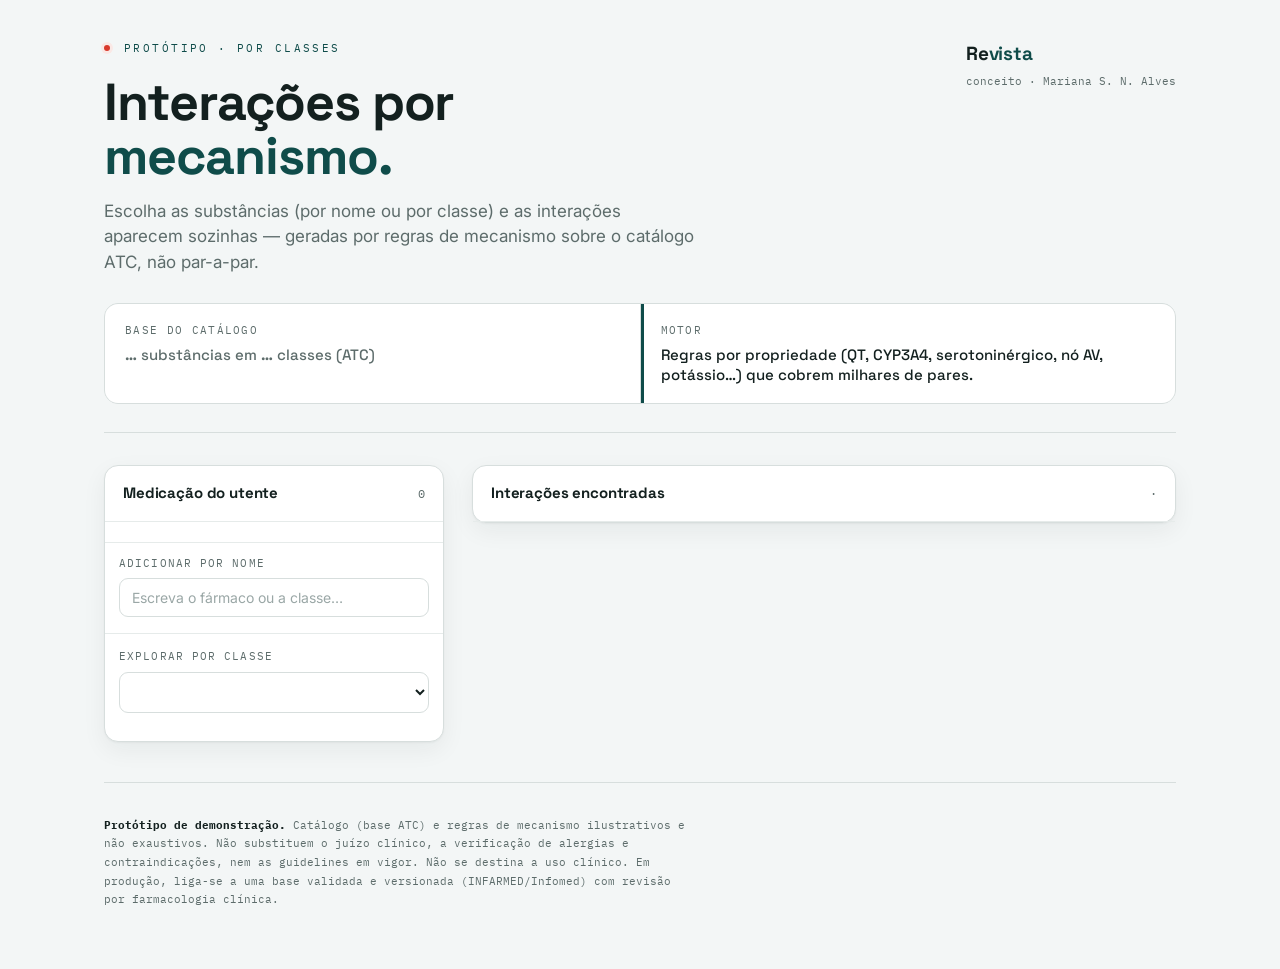
==== classes.html @ 8adcf86c "Add files via upload" ====
<!DOCTYPE html>
<html lang="pt">
<head>
<meta charset="UTF-8">
<meta name="viewport" content="width=device-width, initial-scale=1.0">
<title>Revista — interações por classe</title>
<meta name="description" content="Motor de interações por mecanismo, sobre o catálogo de substâncias por classe (ATC). Protótipo para Medicina Geral e Familiar.">
<link rel="preconnect" href="https://fonts.googleapis.com">
<link rel="preconnect" href="https://fonts.gstatic.com" crossorigin>
<link href="https://fonts.googleapis.com/css2?family=Space+Grotesk:wght@400;500;700&family=Inter:wght@400;500;600&family=IBM+Plex+Mono:wght@400;500&display=swap" rel="stylesheet">
<link rel="stylesheet" href="css/styles.css">
<style>
  /* específico desta página */
  .chips{display:flex;gap:5px;flex-wrap:wrap;margin-top:5px}
  .chip{font-family:"IBM Plex Mono",monospace;font-size:10px;color:var(--petrol);
    background:var(--petrol-soft);border-radius:5px;padding:2px 6px}
  .med .body{flex:1;min-width:0}
  .clsline{font-family:"IBM Plex Mono",monospace;font-size:10px;color:var(--muted);text-transform:uppercase;letter-spacing:.06em}
  .browserow{padding:14px 14px 16px;border-top:1px solid var(--line-soft)}
  .browserow label{font-family:"IBM Plex Mono",monospace;font-size:11px;letter-spacing:.1em;text-transform:uppercase;color:var(--muted);display:block;margin-bottom:7px}
  .clsmembers{margin-top:12px;display:flex;flex-direction:column;gap:6px;max-height:280px;overflow-y:auto}
  .clsmember{display:flex;align-items:center;gap:10px;padding:7px 9px;border:1px solid var(--line-soft);border-radius:9px}
  .clsmember .t{flex:1;font-size:14px;font-weight:500}
  .clsmember .add{border:0;background:var(--petrol-soft);color:var(--petrol);font-weight:600;
    border-radius:7px;padding:5px 11px;cursor:pointer;font-family:"Inter",sans-serif;font-size:13px}
  .clsmember .add:hover{background:var(--petrol);color:#fff}
  .clsmember .add[disabled]{opacity:.45;cursor:default;background:var(--paper)}
  .mechtag{font-family:"IBM Plex Mono",monospace;font-size:10px;color:var(--muted)}
</style>
</head>
<body>
<div class="wrap">

  <header>
    <div class="brandrow">
      <div>
        <div class="eyebrow"><span class="dot"></span> Protótipo · por classes</div>
        <h1>Interações por <span class="accent">mecanismo.</span></h1>
        <p class="lede">Escolha as substâncias (por nome ou por classe) e as interações aparecem sozinhas — geradas por regras de mecanismo sobre o catálogo ATC, não par-a-par.</p>
      </div>
      <div>
        <div class="wordmark">Re<span>vista</span></div>
        <div class="byline">conceito · Mariana S. N. Alves</div>
      </div>
    </div>
    <div class="strip">
      <div class="them">
        <div class="k">Base do catálogo</div>
        <div class="v"><b id="nSubs">…</b> substâncias em <b id="nCls">…</b> classes (ATC)</div>
      </div>
      <div class="us">
        <div class="k">Motor</div>
        <div class="v">Regras por propriedade (QT, CYP3A4, serotoninérgico, nó AV, potássio…) que cobrem milhares de pares.</div>
      </div>
    </div>
  </header>

  <div class="grid">

    <!-- LEFT -->
    <div class="panel">
      <div class="panel-h"><h2>Medicação do utente</h2><span class="count" id="medCount">0</span></div>
      <div class="meds" id="medList"></div>
      <div class="addrow">
        <label for="acInput">Adicionar por nome</label>
        <input class="ac-input" id="acInput" type="text" autocomplete="off" placeholder="Escreva o fármaco ou a classe…" aria-expanded="false" role="combobox" aria-controls="acList">
        <div class="ac-list" id="acList" role="listbox"></div>
      </div>
      <div class="browserow">
        <label for="clsSel">Explorar por classe</label>
        <select class="qsel" id="clsSel" style="width:100%"></select>
        <div class="clsmembers" id="clsMembers"></div>
      </div>
    </div>

    <!-- RIGHT -->
    <div class="rightcol">
      <div class="panel">
        <div class="panel-h"><h2>Interações encontradas</h2><span class="count" id="findCount">·</span></div>
        <div class="findings" id="findings"></div>
      </div>
    </div>

  </div>

  <footer>
    <p class="disc"><b>Protótipo de demonstração.</b> Catálogo (base ATC) e regras de mecanismo ilustrativos e não exaustivos. Não substituem o juízo clínico, a verificação de alergias e contraindicações, nem as guidelines em vigor. Não se destina a uso clínico. Em produção, liga-se a uma base validada e versionada (INFARMED/Infomed) com revisão por farmacologia clínica.</p>
  </footer>

</div>

<script src="js/catalog.js"></script>
<script src="js/engine.js"></script>
<script>
/* ===== índice de substâncias ===== */
const $ = s => document.querySelector(s);
const INDEX = [];               // {a, d, p, cls, grupo}
CATALOG.forEach(c => c.s.forEach(s => INDEX.push({a:s.a, d:s.d, p:s.p, cls:c.n, grupo:c.g, grupoNome:c.gn, atcCls:c.c})));
$("#nSubs").textContent = INDEX.length;
$("#nCls").textContent = CATALOG.length;

let patient = ["Amiodarona","Sinvastatina","Bisoprolol","Ibuprofeno","Enalapril","Espironolactona","Furosemida","Sertralina","Tramadol"]
  .map(n => INDEX.find(x => x.d === n)).filter(Boolean);

const inList = a => patient.some(s => s.a === a);
function addByAtc(a){ const s=INDEX.find(x=>x.a===a); if(s && !inList(a)){ patient.push(s); render(); } }
function removeByAtc(a){ patient = patient.filter(s => s.a !== a); render(); }

/* ===== render ===== */
function render(){
  // lista
  const ml = $("#medList"); ml.innerHTML = "";
  patient.forEach(s => {
    const chips = s.p.map(p => `<span class="chip">${PROP_LABELS[p]||p}</span>`).join("");
    const row = document.createElement("div"); row.className = "med";
    row.innerHTML = `<span class="body"><span class="name">${s.d}</span>
      <span class="clsline">${s.cls}</span>
      ${chips?`<span class="chips">${chips}</span>`:""}</span>
      <button class="rm" title="Remover" data-a="${s.a}">×</button>`;
    ml.appendChild(row);
  });
  $("#medCount").textContent = patient.length + (patient.length===1?" fármaco":" fármacos");

  // interações
  const findings = analyze(patient.map(s => ({d:s.d, p:s.p})));
  const fbox = $("#findings");
  if(patient.length < 2) fbox.innerHTML = `<div class="empty">Adicione pelo menos dois fármacos.</div>`;
  else if(findings.length === 0) fbox.innerHTML = `<div class="empty">Nenhuma interação conhecida nesta lista.</div>`;
  else {
    fbox.innerHTML = "";
    findings.forEach(f => {
      const label = {major:"Maior",moderate:"Moderada",minor:"Menor"}[f.sev];
      const card = document.createElement("div"); card.className = "fcard";
      const pairHtml = f.b ? `${f.a}<em>+</em>${f.b}` : `${f.a}`;
      card.innerHTML = `<div class="sevbar ${f.sev}"></div><div class="fbody">
        <div class="ftop"><span class="pair">${pairHtml}</span><span class="sevtag ${f.sev}">${label}</span></div>
        <p class="mech">${f.mech}</p><p class="action"><b>Conduta:</b> ${f.act}</p></div>`;
      fbox.appendChild(card);
    });
  }
  const maj = findings.filter(f=>f.sev==="major").length;
  $("#findCount").textContent = findings.length===0 ? "0"
    : `${findings.length} ${findings.length===1?"interação":"interações"}${maj?` · ${maj} maior${maj>1?"es":""}`:""}`;

  renderClassMembers();
  bind();
}

/* ===== autocomplete por nome/classe ===== */
const acInput=$("#acInput"), acList=$("#acList");
let acMatches=[], acActive=-1;
function acQuery(){
  const q = acInput.value.trim().toLowerCase();
  acMatches = INDEX.filter(x => !inList(x.a))
    .filter(x => q==="" ? false : (x.d.toLowerCase().includes(q) || x.cls.toLowerCase().includes(q)))
    .sort((a,b)=>a.d.localeCompare(b.d,"pt")).slice(0,10);
  acActive=-1; drawAc(q);
}
function drawAc(q){
  if(document.activeElement!==acInput || acMatches.length===0){ acList.classList.remove("show"); return; }
  acList.innerHTML = acMatches.map((x,i)=>{
    let nm=x.d; const idx=nm.toLowerCase().indexOf(q);
    if(q && idx>=0) nm = nm.slice(0,idx)+"<b>"+nm.slice(idx,idx+q.length)+"</b>"+nm.slice(idx+q.length);
    return `<div class="ac-item${i===acActive?" active":""}" role="option" data-a="${x.a}">
      <span class="t">${nm}<small>${x.cls}</small></span></div>`;
  }).join("");
  acList.classList.add("show"); acInput.setAttribute("aria-expanded","true");
  acList.querySelectorAll(".ac-item").forEach(el=>el.onmousedown=e=>{e.preventDefault();addByAtc(el.dataset.a);acInput.value="";acMatches=[];acList.classList.remove("show");acInput.focus();});
}
acInput.addEventListener("input", acQuery);
acInput.addEventListener("focus", acQuery);
acInput.addEventListener("blur", ()=>setTimeout(()=>acList.classList.remove("show"),120));
acInput.addEventListener("keydown", e=>{
  if(!acList.classList.contains("show")) return;
  if(e.key==="ArrowDown"){e.preventDefault();acActive=Math.min(acActive+1,acMatches.length-1);drawAc(acInput.value.trim().toLowerCase());}
  else if(e.key==="ArrowUp"){e.preventDefault();acActive=Math.max(acActive-1,0);drawAc(acInput.value.trim().toLowerCase());}
  else if(e.key==="Enter"){e.preventDefault();if(acActive>=0){addByAtc(acMatches[acActive].a);acInput.value="";acMatches=[];acList.classList.remove("show");}}
  else if(e.key==="Escape"){acList.classList.remove("show");}
});

/* ===== explorar por classe ===== */
const clsSel = $("#clsSel");
(function fillClasses(){
  const byGroup = {};
  CATALOG.forEach(c => (byGroup[c.g] = byGroup[c.g]||[]).push(c));
  let html = `<option value="">Selecionar classe…</option>`;
  Object.keys(byGroup).sort().forEach(g => {
    html += `<optgroup label="${g} — ${GRUPOS[g]}">`;
    byGroup[g].forEach(c => html += `<option value="${c.c}">${c.n}</option>`);
    html += `</optgroup>`;
  });
  clsSel.innerHTML = html;
})();
clsSel.addEventListener("change", renderClassMembers);
function renderClassMembers(){
  const box = $("#clsMembers"); const code = clsSel.value;
  if(!code){ box.innerHTML=""; return; }
  const c = CATALOG.find(x => x.c === code);
  box.innerHTML = c.s.map(s => {
    const on = inList(s.a);
    return `<div class="clsmember"><span class="t">${s.d}</span>
      <button class="add" data-a="${s.a}" ${on?"disabled":""}>${on?"na lista":"+ adicionar"}</button></div>`;
  }).join("");
  box.querySelectorAll(".add").forEach(b => { if(!b.disabled) b.onclick = ()=>addByAtc(b.dataset.a); });
}

function bind(){
  document.querySelectorAll(".rm").forEach(b => b.onclick = ()=>removeByAtc(b.dataset.a));
}

render();
</script>
</body>
</html>
---- css/styles.css ----
:root{
  --ink:#13201f; --paper:#f3f6f6; --card:#fff; --line:#d7dedd; --line-soft:#e6ebea;
  --muted:#5d6c6b; --petrol:#0f4c4a; --petrol-soft:#e3eceb;
  --major:#d8392b;--major-text:#a8261b;--major-bg:#fae8e5;--major-bd:#f0bbb3;
  --moderate:#dd8b2a;--moderate-text:#92600f;--moderate-bg:#fbf0df;--moderate-bd:#f0d4a2;
  --minor:#cbb648;--minor-text:#766615;--minor-bg:#f6f3df;--minor-bd:#e6dca6;
  --good:#2f7a55;--good-bg:#e6f1ea;--good-bd:#bcdcc8;
  --shadow:0 1px 2px rgba(19,32,31,.04),0 8px 24px rgba(19,32,31,.06);
}
*{box-sizing:border-box}
html{-webkit-text-size-adjust:100%}
body{margin:0;background:var(--paper);color:var(--ink);font-family:"Inter",system-ui,sans-serif;line-height:1.5;-webkit-font-smoothing:antialiased}
.wrap{max-width:1120px;margin:0 auto;padding:0 24px}
:focus-visible{outline:2px solid var(--petrol);outline-offset:2px}
@media(prefers-reduced-motion:reduce){*{transition:none!important}}

header{padding:40px 0 28px;border-bottom:1px solid var(--line)}
.eyebrow{font-family:"IBM Plex Mono",monospace;font-size:11px;letter-spacing:.22em;text-transform:uppercase;color:var(--petrol);display:flex;gap:14px;align-items:center}
.eyebrow .dot{width:6px;height:6px;border-radius:50%;background:var(--major);box-shadow:0 0 0 3px var(--major-bg)}
.brandrow{display:flex;justify-content:space-between;align-items:flex-start;gap:24px;flex-wrap:wrap}
h1{font-family:"Space Grotesk",sans-serif;font-weight:700;letter-spacing:-.02em;font-size:clamp(30px,5vw,52px);line-height:1.04;margin:18px 0 0;max-width:15ch}
h1 .accent{color:var(--petrol)}
.lede{margin:16px 0 0;font-size:17px;color:var(--muted);max-width:54ch}
.wordmark{font-family:"Space Grotesk",sans-serif;font-weight:700;font-size:19px;letter-spacing:-.01em}
.wordmark span{color:var(--petrol)}
.byline{font-family:"IBM Plex Mono",monospace;font-size:11px;color:var(--muted);margin-top:4px;text-align:right}

.strip{display:grid;grid-template-columns:1fr 1fr;gap:1px;background:var(--line);border:1px solid var(--line);border-radius:14px;overflow:hidden;margin:28px 0 0}
.strip>div{background:var(--card);padding:18px 20px}
.strip .k{font-family:"IBM Plex Mono",monospace;font-size:11px;letter-spacing:.12em;text-transform:uppercase;color:var(--muted)}
.strip .v{font-family:"Space Grotesk",sans-serif;font-size:15px;font-weight:500;margin-top:6px;line-height:1.35}
.strip .v b{font-weight:700}
.strip .them .v{color:var(--muted)}
.strip .us{position:relative}
.strip .us::before{content:"";position:absolute;left:0;top:0;bottom:0;width:3px;background:var(--petrol)}
@media(max-width:560px){.strip{grid-template-columns:1fr}}

.grid{display:grid;grid-template-columns:340px 1fr;gap:28px;margin:32px 0 0;align-items:start}
@media(max-width:860px){.grid{grid-template-columns:1fr}}
.panel{background:var(--card);border:1px solid var(--line);border-radius:14px;box-shadow:var(--shadow)}
.panel-h{padding:16px 18px;border-bottom:1px solid var(--line-soft);display:flex;justify-content:space-between;align-items:baseline;gap:10px}
.panel-h h2{margin:0;font-family:"Space Grotesk",sans-serif;font-size:15px;font-weight:700;letter-spacing:-.01em}
.panel-h .count{font-family:"IBM Plex Mono",monospace;font-size:12px;color:var(--muted)}

.meds{padding:10px 12px 4px}
.med{display:flex;align-items:center;gap:10px;padding:9px 10px;border-radius:9px}
.med:hover{background:var(--paper)}
.med .code{font-family:"IBM Plex Mono",monospace;font-size:11px;font-weight:500;color:var(--petrol);background:var(--petrol-soft);padding:3px 6px;border-radius:5px;min-width:42px;text-align:center}
.med .name{flex:1;font-size:14px;font-weight:500}
.med .name small{display:block;color:var(--muted);font-weight:400;font-size:12px}
.med .rm{border:0;background:none;color:var(--muted);cursor:pointer;font-size:18px;line-height:1;padding:2px 6px;border-radius:6px}
.med .rm:hover{background:var(--major-bg);color:var(--major-text)}
.med .flag{font-family:"IBM Plex Mono",monospace;font-size:11px;padding:2px 7px;border-radius:20px;font-weight:500}

.addrow{padding:12px 14px 16px;border-top:1px solid var(--line-soft);margin-top:6px;position:relative}
.addrow label{font-family:"IBM Plex Mono",monospace;font-size:11px;letter-spacing:.1em;text-transform:uppercase;color:var(--muted);display:block;margin-bottom:7px}
.ac-input{width:100%;padding:10px 12px;border:1px solid var(--line);border-radius:9px;background:var(--card);font-family:"Inter",sans-serif;font-size:14px;color:var(--ink)}
.ac-input::placeholder{color:#9aa7a6}
.ac-list{position:absolute;left:14px;right:14px;top:100%;margin-top:-6px;z-index:30;background:var(--card);border:1px solid var(--line);border-radius:10px;box-shadow:var(--shadow);overflow:hidden;max-height:260px;overflow-y:auto;display:none}
.ac-list.show{display:block}
.ac-item{display:flex;align-items:center;gap:10px;padding:9px 11px;cursor:pointer}
.ac-item .code{font-family:"IBM Plex Mono",monospace;font-size:11px;color:var(--petrol);background:var(--petrol-soft);padding:3px 6px;border-radius:5px;min-width:42px;text-align:center}
.ac-item .t{font-size:14px;font-weight:500}
.ac-item .t small{display:block;color:var(--muted);font-weight:400;font-size:12px}
.ac-item.active,.ac-item:hover{background:var(--paper)}
.ac-item b{color:var(--petrol);font-weight:600}
.ac-empty{padding:12px;color:var(--muted);font-size:13px}

.rightcol{display:flex;flex-direction:column;gap:24px}
.matrix-body{padding:20px 18px 22px;overflow-x:auto}
table.mx{border-collapse:collapse;margin:0 auto}
table.mx td,table.mx th{padding:0}
table.mx .colh{font-family:"IBM Plex Mono",monospace;font-size:10px;color:var(--muted);height:64px;width:30px;vertical-align:bottom;text-align:center;padding-bottom:6px}
table.mx .colh span{display:inline-block;writing-mode:vertical-rl;transform:rotate(180deg);letter-spacing:.04em}
table.mx .rowh{font-family:"IBM Plex Mono",monospace;font-size:10px;color:var(--muted);text-align:right;padding-right:8px;white-space:nowrap;height:30px}
.cell{width:30px;height:30px;border:1px solid var(--paper);border-radius:6px;background:#eef2f1;position:relative;transition:transform .08s ease}
.cell.clean{background:#eef2f1}
.cell.diag{background:transparent;border-color:transparent}
.cell.major{background:var(--major);cursor:pointer}
.cell.moderate{background:var(--moderate);cursor:pointer}
.cell.minor{background:var(--minor);cursor:pointer}
.cell.major:hover,.cell.moderate:hover,.cell.minor:hover{transform:scale(1.18);z-index:2}
.cell.sel{outline:2px solid var(--ink);outline-offset:1px;z-index:3}
.legend{display:flex;gap:18px;flex-wrap:wrap;padding:0 18px 18px;font-size:12px;color:var(--muted)}
.legend span{display:inline-flex;align-items:center;gap:7px;font-family:"IBM Plex Mono",monospace}
.legend i{width:13px;height:13px;border-radius:4px;display:inline-block}

.findings{display:flex;flex-direction:column}
.empty{padding:30px 20px;text-align:center;color:var(--muted);font-size:14px}
.fcard{padding:16px 18px;border-top:1px solid var(--line-soft);display:flex;gap:14px}
.fcard:first-child{border-top:0}
.fcard.sel{background:var(--paper)}
.sevbar{width:4px;border-radius:4px;flex:none}
.sevbar.major{background:var(--major)}.sevbar.moderate{background:var(--moderate)}.sevbar.minor{background:var(--minor)}
.fbody{flex:1;min-width:0}
.ftop{display:flex;align-items:center;gap:10px;flex-wrap:wrap}
.pair{font-family:"Space Grotesk",sans-serif;font-weight:700;font-size:15px}
.pair em{font-style:normal;color:var(--muted);font-weight:500;margin:0 3px}
.sevtag{font-family:"IBM Plex Mono",monospace;font-size:10px;letter-spacing:.08em;text-transform:uppercase;padding:3px 8px;border-radius:20px;font-weight:500}
.sevtag.major{color:var(--major-text);background:var(--major-bg);border:1px solid var(--major-bd)}
.sevtag.moderate{color:var(--moderate-text);background:var(--moderate-bg);border:1px solid var(--moderate-bd)}
.sevtag.minor{color:var(--minor-text);background:var(--minor-bg);border:1px solid var(--minor-bd)}
.mech{margin:7px 0 0;font-size:13.5px;color:var(--ink)}
.action{margin:6px 0 0;font-size:13px;color:var(--muted)}
.action b{color:var(--petrol);font-weight:600}

/* advisor */
.qrow{padding:16px 18px;display:flex;gap:10px;align-items:center;flex-wrap:wrap}
.qlabel{font-size:14px;color:var(--ink);font-weight:500}
.qsel{flex:1;min-width:180px;padding:10px 12px;border:1px solid var(--line);border-radius:9px;background:var(--card);font-family:"Inter",sans-serif;font-size:14px;color:var(--ink);cursor:pointer}
.btn{font-family:"Inter",sans-serif;font-size:14px;font-weight:600;color:#fff;background:var(--petrol);border:0;border-radius:10px;padding:10px 18px;cursor:pointer;white-space:nowrap}
.btn:hover{background:#0c403e}
.advisor-out{border-top:1px solid var(--line-soft);display:none}
.advisor-out.show{display:block}
.ctx{margin:0;padding:16px 18px;background:var(--petrol-soft);border-bottom:1px solid var(--line-soft);font-size:13.5px;color:#123e3c;display:flex;gap:11px}
.ctx .ic{flex:none;width:18px;height:18px;border-radius:50%;background:var(--petrol);color:#fff;font-family:"IBM Plex Mono",monospace;font-size:12px;font-weight:700;display:grid;place-items:center;margin-top:1px}
.ctx b{color:var(--petrol)}
.bbcard{padding:15px 18px;border-top:1px solid var(--line-soft);display:flex;gap:13px}
.bbcard:first-of-type{border-top:0}
.rankno{font-family:"Space Grotesk",sans-serif;font-weight:700;font-size:13px;color:var(--muted);width:22px;flex:none;padding-top:2px}
.bbbody{flex:1;min-width:0}
.bbtop{display:flex;align-items:center;gap:9px;flex-wrap:wrap}
.bbname{font-family:"Space Grotesk",sans-serif;font-weight:700;font-size:15px}
.verdict{font-family:"IBM Plex Mono",monospace;font-size:10px;letter-spacing:.06em;text-transform:uppercase;padding:3px 8px;border-radius:20px;font-weight:500}
.verdict.good{color:var(--good);background:var(--good-bg);border:1px solid var(--good-bd)}
.verdict.warn{color:var(--moderate-text);background:var(--moderate-bg);border:1px solid var(--moderate-bd)}
.verdict.avoid{color:var(--major-text);background:var(--major-bg);border:1px solid var(--major-bd)}
.props{display:flex;gap:6px;flex-wrap:wrap;margin-top:7px}
.prop{font-family:"IBM Plex Mono",monospace;font-size:11px;color:var(--muted);background:var(--paper);border:1px solid var(--line-soft);border-radius:6px;padding:2px 7px}
.prop.cls{color:var(--petrol);border-color:var(--petrol-soft);background:var(--petrol-soft)}
.prop.drug{color:var(--ink);background:#fff;border-color:var(--line);font-weight:500}
.qhint{font-family:"IBM Plex Mono",monospace;font-size:11px;color:var(--muted);padding:0 18px 14px;margin-top:-4px}
.bbnote{margin:8px 0 0;font-size:13px;color:var(--ink)}
.ilist{margin:8px 0 0;display:flex;flex-direction:column;gap:5px}
.iline{display:flex;gap:8px;align-items:baseline;font-size:12.5px;color:var(--ink)}
.idot{flex:none;width:7px;height:7px;border-radius:50%;margin-top:5px}
.idot.major{background:var(--major)}.idot.moderate{background:var(--moderate)}.idot.minor{background:var(--minor)}

footer{margin:40px 0 60px;padding-top:22px;border-top:1px solid var(--line);color:var(--muted);font-size:12.5px}
footer .disc{font-family:"IBM Plex Mono",monospace;font-size:11px;line-height:1.7;max-width:84ch}
footer .disc b{color:var(--ink)}
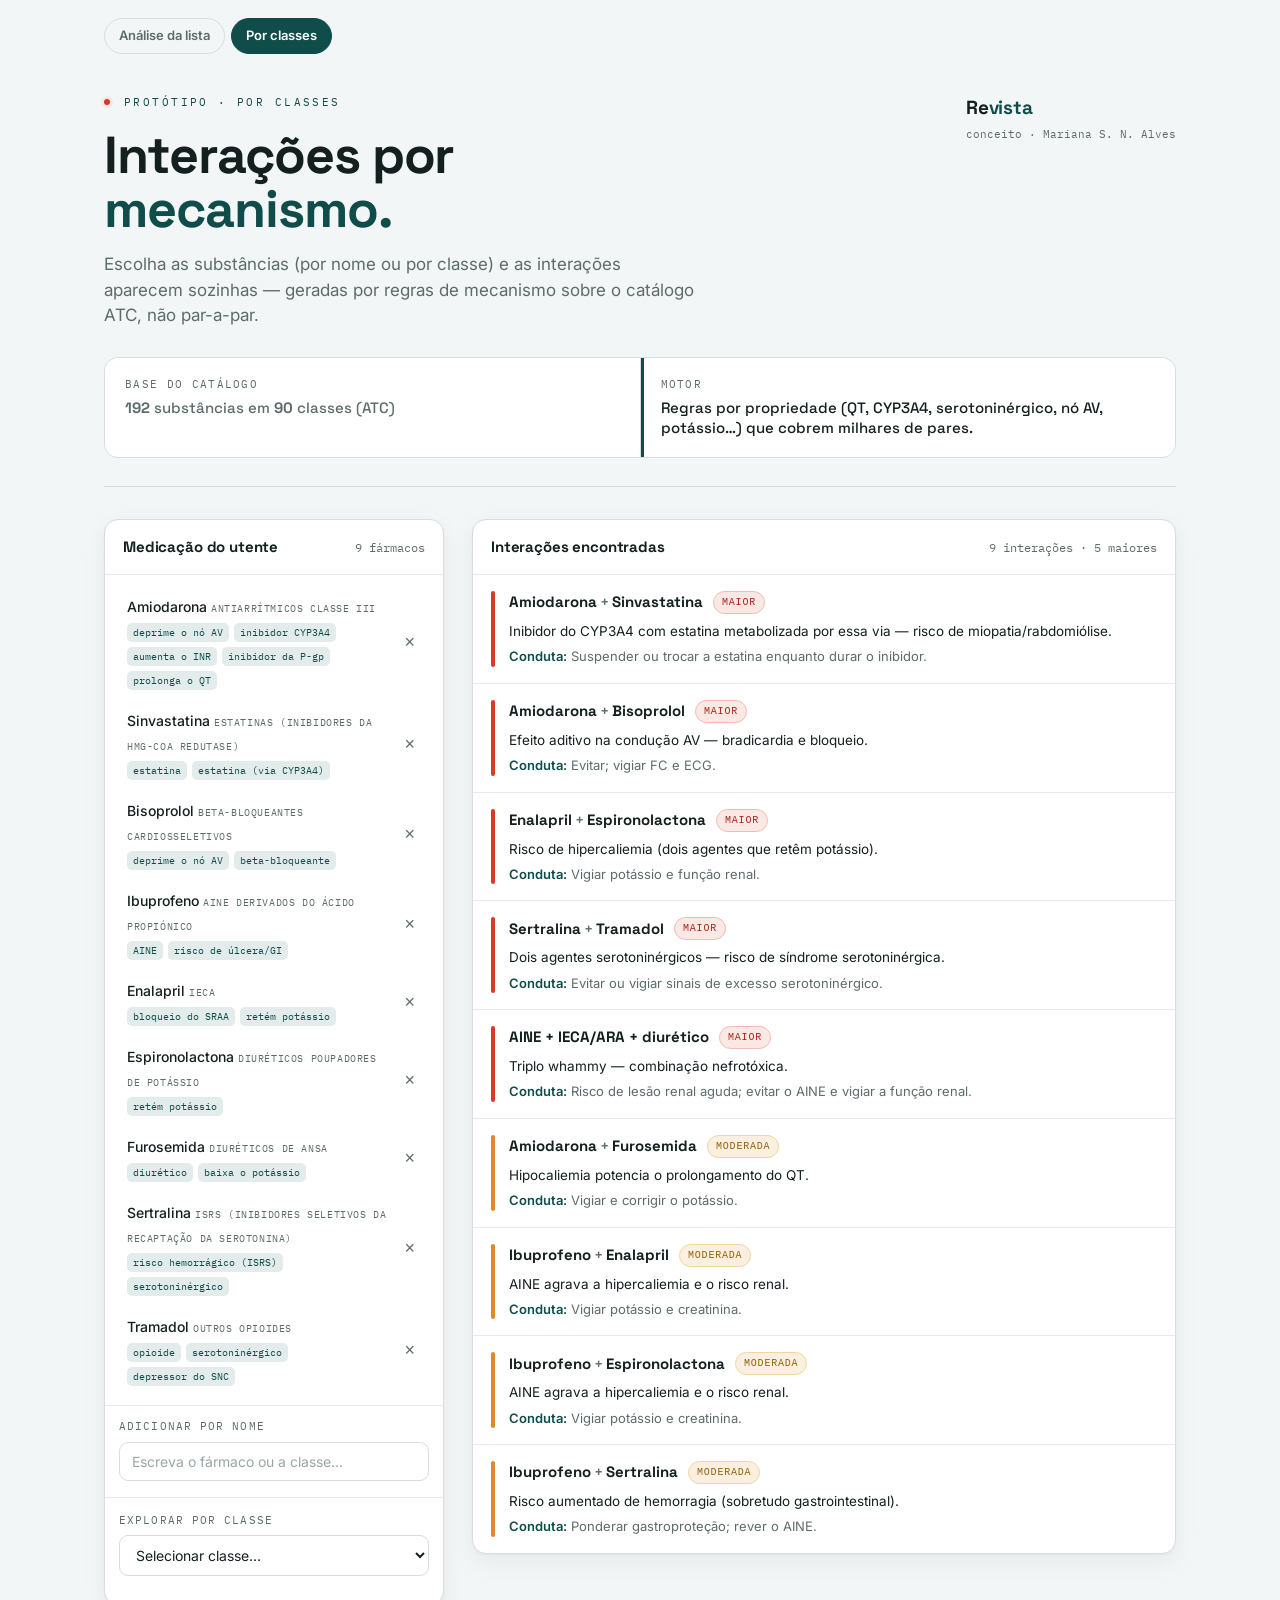
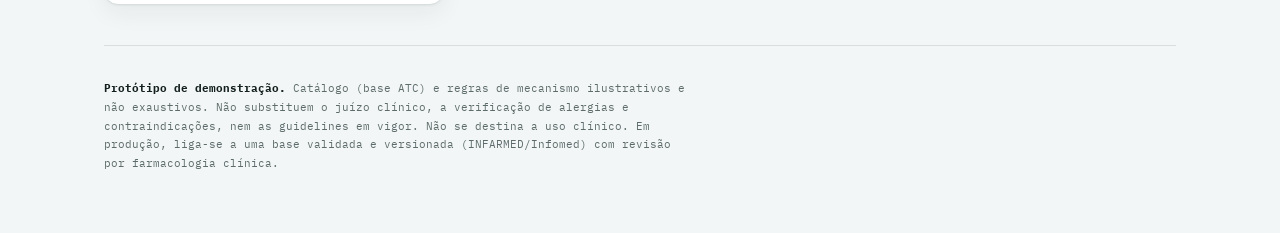
==== commit 2b4d6323: "Add files via upload" ====
--- a/classes.html
+++ b/classes.html
@@ -26,10 +26,19 @@
   .clsmember .add:hover{background:var(--petrol);color:#fff}
   .clsmember .add[disabled]{opacity:.45;cursor:default;background:var(--paper)}
   .mechtag{font-family:"IBM Plex Mono",monospace;font-size:10px;color:var(--muted)}
+  .topnav{display:flex;gap:6px;padding:18px 0 0}
+  .topnav a{font-family:"Inter",sans-serif;font-size:13px;font-weight:600;text-decoration:none;color:var(--muted);padding:7px 14px;border-radius:20px;border:1px solid var(--line)}
+  .topnav a.active{color:#fff;background:var(--petrol);border-color:var(--petrol)}
+  .topnav a:hover:not(.active){background:var(--paper)}
 </style>
 </head>
 <body>
 <div class="wrap">
+
+  <nav class="topnav">
+    <a href="index.html">Análise da lista</a>
+    <a href="classes.html" class="active">Por classes</a>
+  </nav>
 
   <header>
     <div class="brandrow">
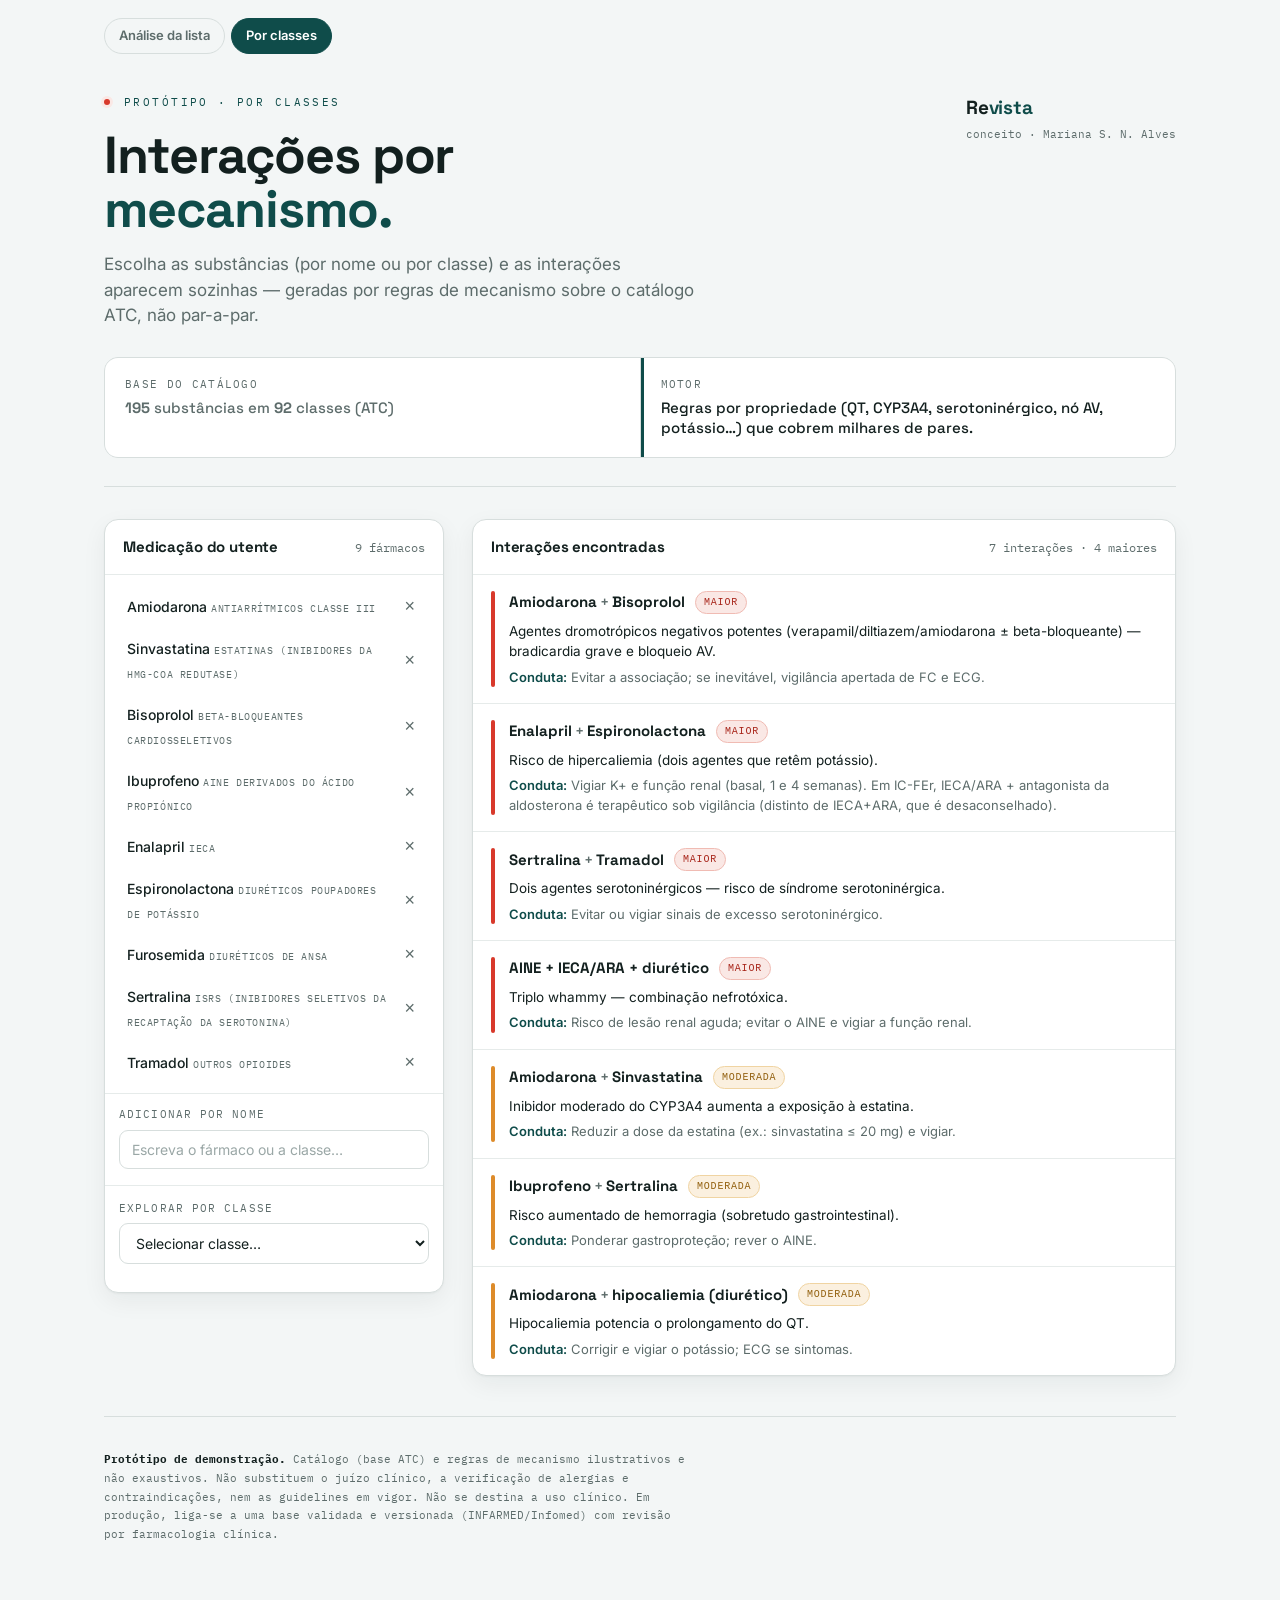
==== commit 722ce048: "UX: remover etiquetas de mecanismo da lista" ====
--- a/classes.html
+++ b/classes.html
@@ -120,11 +120,9 @@
   // lista
   const ml = $("#medList"); ml.innerHTML = "";
   patient.forEach(s => {
-    const chips = s.p.map(p => `<span class="chip">${PROP_LABELS[p]||p}</span>`).join("");
     const row = document.createElement("div"); row.className = "med";
     row.innerHTML = `<span class="body"><span class="name">${s.d}</span>
-      <span class="clsline">${s.cls}</span>
-      ${chips?`<span class="chips">${chips}</span>`:""}</span>
+      <span class="clsline">${s.cls}</span></span>
       <button class="rm" title="Remover" data-a="${s.a}">×</button>`;
     ml.appendChild(row);
   });
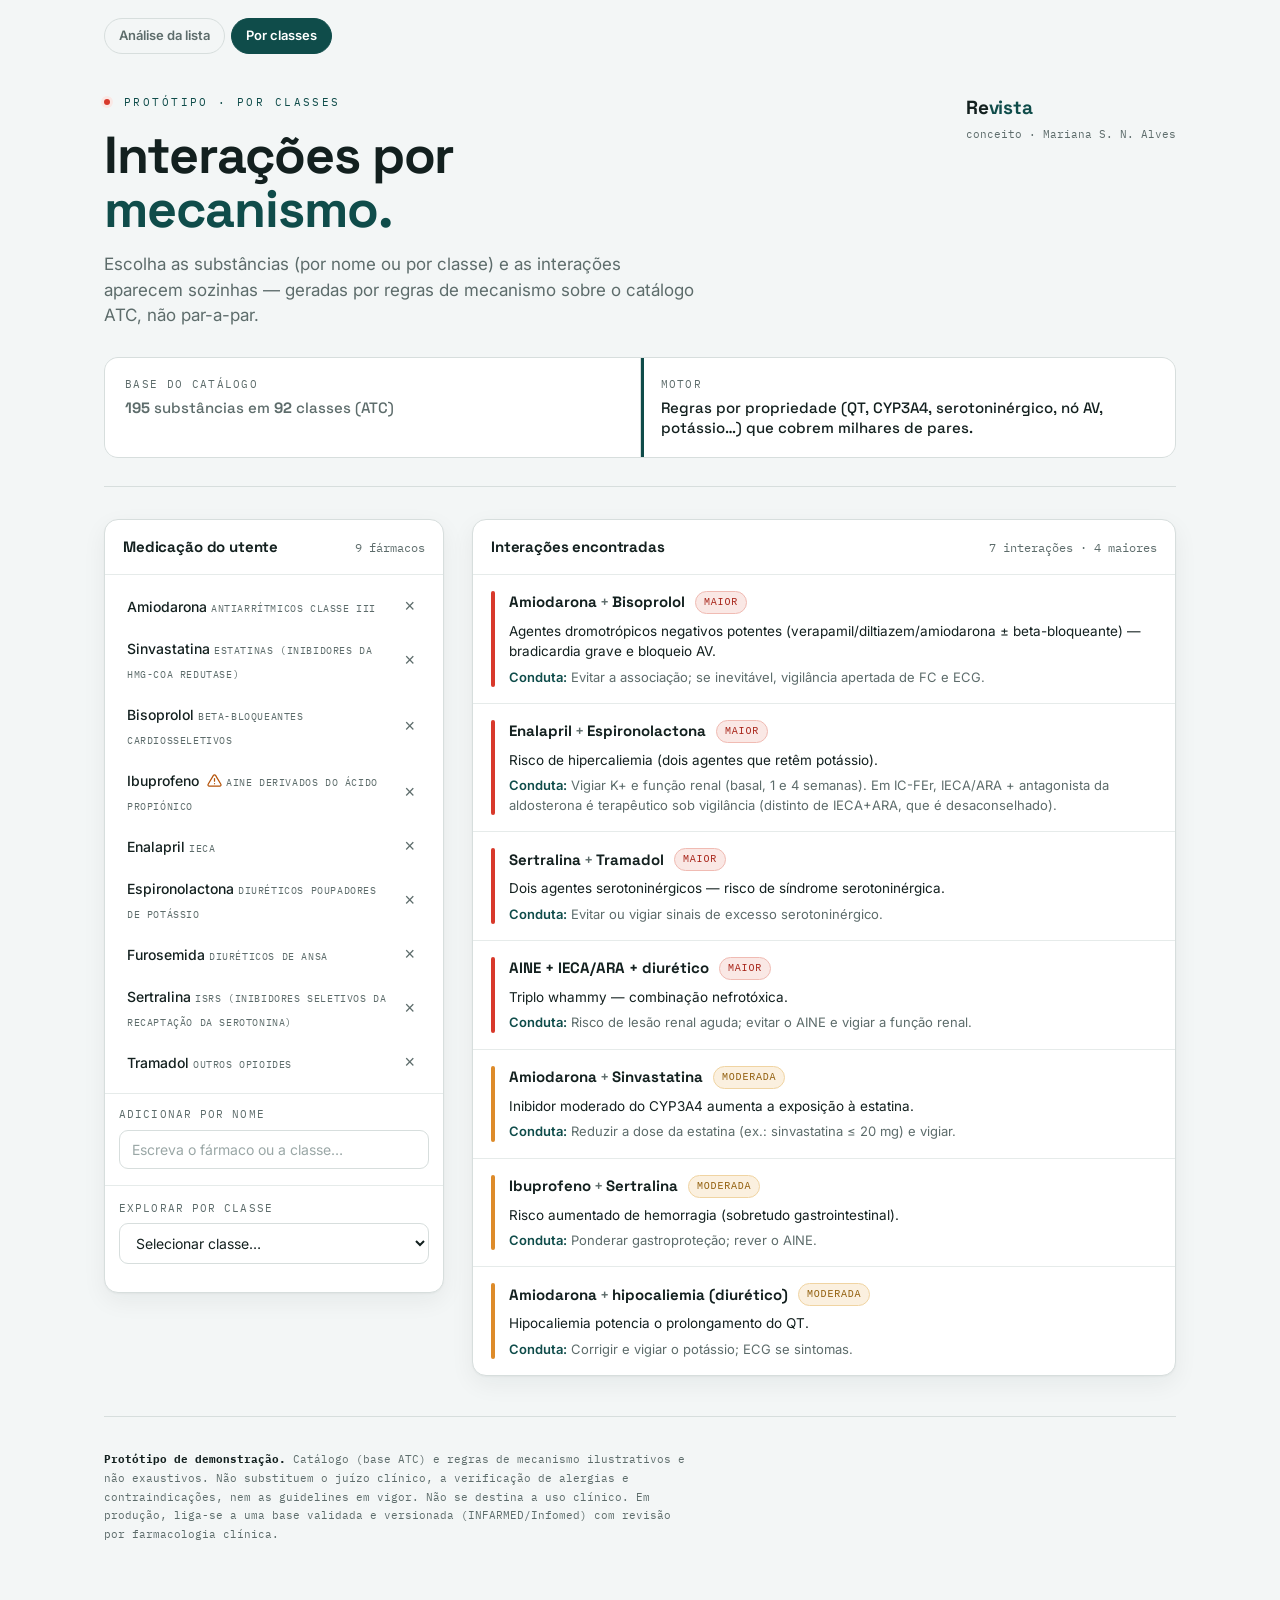
==== commit 698327b9: "Sinalizar fármacos de uso agudo (AINE, antibiótico, etc.) com aviso de revisão" ====
--- a/classes.html
+++ b/classes.html
@@ -26,6 +26,9 @@
   .clsmember .add:hover{background:var(--petrol);color:#fff}
   .clsmember .add[disabled]{opacity:.45;cursor:default;background:var(--paper)}
   .mechtag{font-family:"IBM Plex Mono",monospace;font-size:10px;color:var(--muted)}
+  .warn{display:inline-flex;vertical-align:middle;margin-left:8px;cursor:help;color:#B45309}
+  .warn svg{width:15px;height:15px;display:block}
+  .med .name{display:inline-flex;align-items:center}
   .topnav{display:flex;gap:6px;padding:18px 0 0}
   .topnav a{font-family:"Inter",sans-serif;font-size:13px;font-weight:600;text-decoration:none;color:var(--muted);padding:7px 14px;border-radius:20px;border:1px solid var(--line)}
   .topnav a.active{color:#fff;background:var(--petrol);border-color:var(--petrol)}
@@ -111,6 +114,13 @@
 let patient = ["Amiodarona","Sinvastatina","Bisoprolol","Ibuprofeno","Enalapril","Espironolactona","Furosemida","Sertralina","Tramadol"]
   .map(n => INDEX.find(x => x.d === n)).filter(Boolean);
 
+/* fármacos tipicamente de uso agudo/pontual — não habituais como medicação crónica.
+   Sinalizados para revisão (indicação/duração; AINE = potencialmente inapropriado
+   no idoso/polimedicado, critérios STOPP). Prefixos de classe ATC. */
+const ACUTO_PREFIX = ["M01A", "J01", "J02", "N02CC", "P01AB", "M04AC"];
+const isAcuto = s => ACUTO_PREFIX.some(p => (s.atcCls||"").startsWith(p));
+const WARN_SVG = `<span class="warn" title="Fármaco tipicamente de uso agudo/pontual — não habitual como medicação crónica. Rever indicação e duração." aria-label="Rever: uso tipicamente agudo"><svg viewBox="0 0 24 24" fill="none" stroke="currentColor" stroke-width="2" stroke-linecap="round" stroke-linejoin="round"><path d="M10.29 3.86 1.82 18a2 2 0 0 0 1.71 3h16.94a2 2 0 0 0 1.71-3L13.71 3.86a2 2 0 0 0-3.42 0z"/><line x1="12" y1="9" x2="12" y2="13"/><line x1="12" y1="17" x2="12.01" y2="17"/></svg></span>`;
+
 const inList = a => patient.some(s => s.a === a);
 function addByAtc(a){ const s=INDEX.find(x=>x.a===a); if(s && !inList(a)){ patient.push(s); render(); } }
 function removeByAtc(a){ patient = patient.filter(s => s.a !== a); render(); }
@@ -121,7 +131,7 @@
   const ml = $("#medList"); ml.innerHTML = "";
   patient.forEach(s => {
     const row = document.createElement("div"); row.className = "med";
-    row.innerHTML = `<span class="body"><span class="name">${s.d}</span>
+    row.innerHTML = `<span class="body"><span class="name">${s.d}${isAcuto(s)?WARN_SVG:""}</span>
       <span class="clsline">${s.cls}</span></span>
       <button class="rm" title="Remover" data-a="${s.a}">×</button>`;
     ml.appendChild(row);
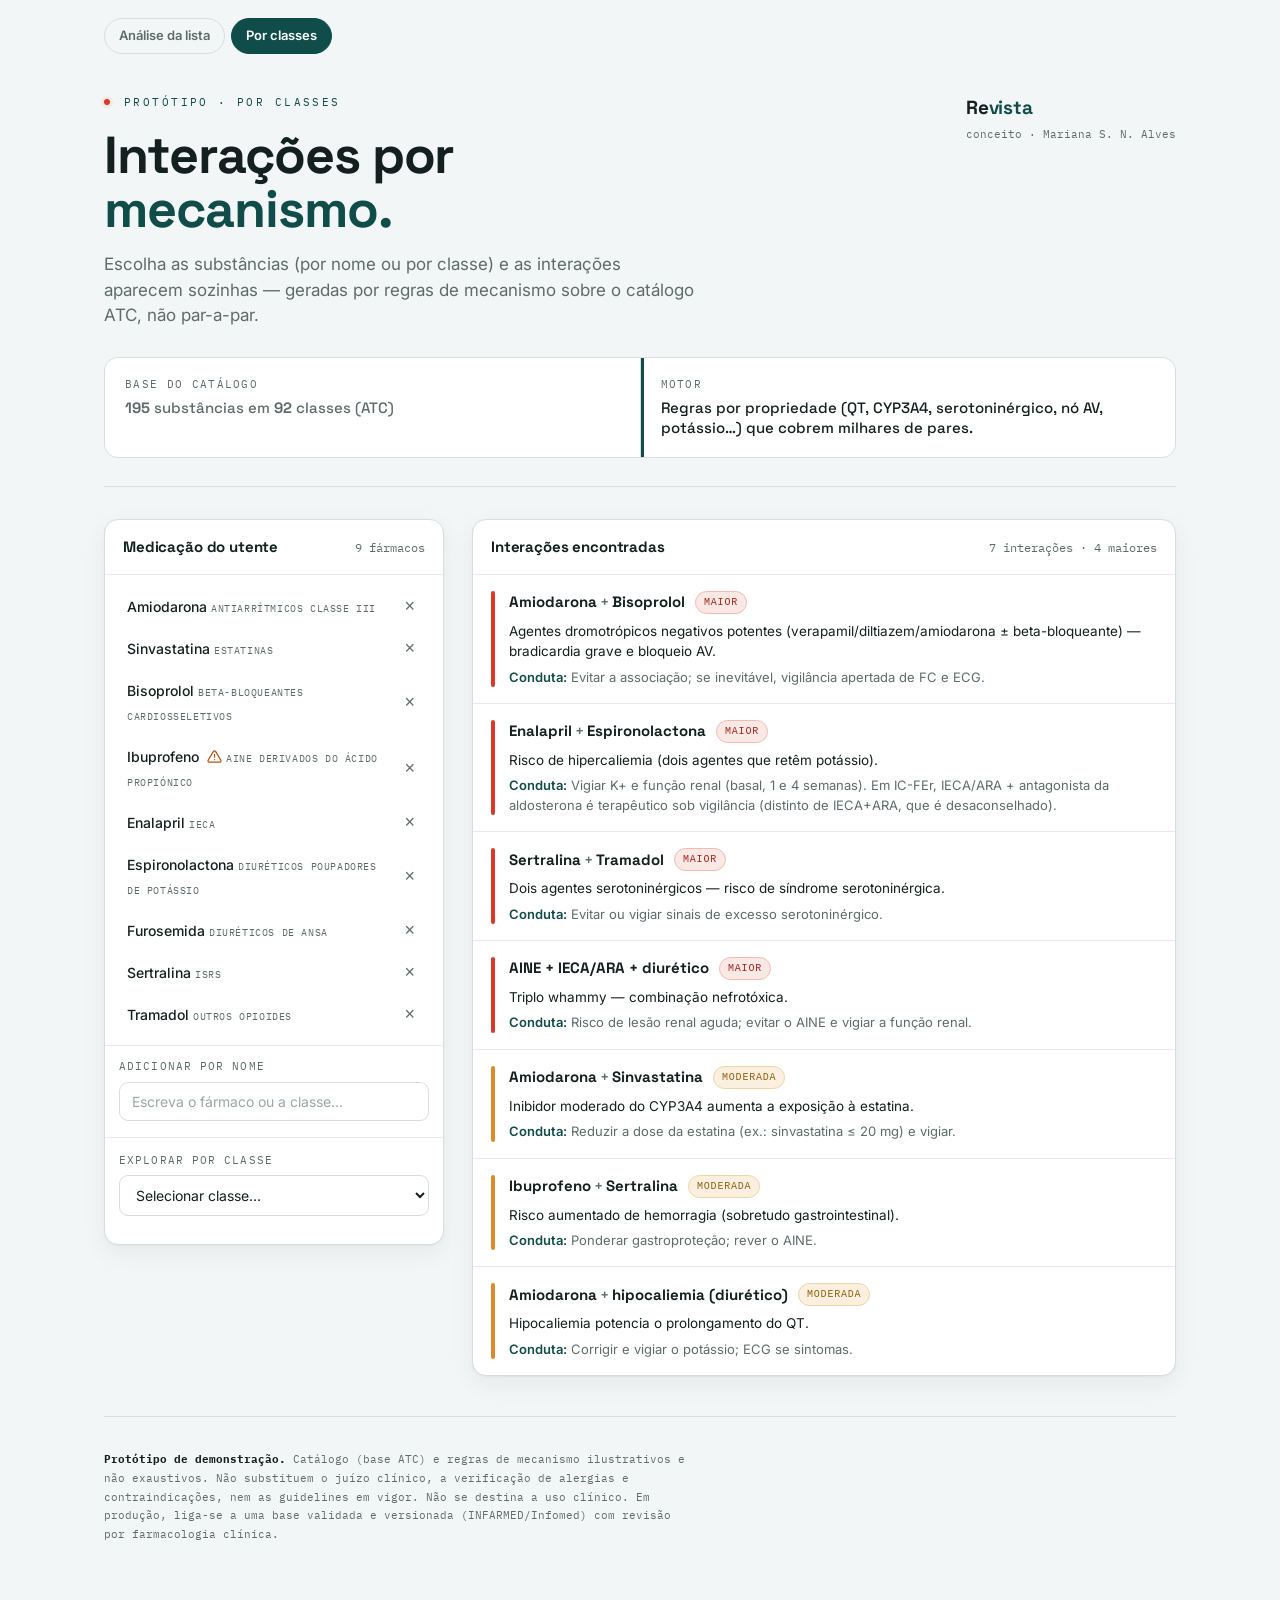
==== commit 2333b60d: "Simplificar nome da classe na lista (tirar qualificador entre parentesis)" ====
--- a/classes.html
+++ b/classes.html
@@ -121,6 +121,9 @@
 const isAcuto = s => ACUTO_PREFIX.some(p => (s.atcCls||"").startsWith(p));
 const WARN_SVG = `<span class="warn" title="Fármaco tipicamente de uso agudo/pontual — não habitual como medicação crónica. Rever indicação e duração." aria-label="Rever: uso tipicamente agudo"><svg viewBox="0 0 24 24" fill="none" stroke="currentColor" stroke-width="2" stroke-linecap="round" stroke-linejoin="round"><path d="M10.29 3.86 1.82 18a2 2 0 0 0 1.71 3h16.94a2 2 0 0 0 1.71-3L13.71 3.86a2 2 0 0 0-3.42 0z"/><line x1="12" y1="9" x2="12" y2="13"/><line x1="12" y1="17" x2="12.01" y2="17"/></svg></span>`;
 
+/* nome curto da classe para a lista (tira o qualificador entre parêntesis) */
+const shortCls = c => (c||"").replace(/\s*\(.*?\)\s*/g, "").trim();
+
 const inList = a => patient.some(s => s.a === a);
 function addByAtc(a){ const s=INDEX.find(x=>x.a===a); if(s && !inList(a)){ patient.push(s); render(); } }
 function removeByAtc(a){ patient = patient.filter(s => s.a !== a); render(); }
@@ -132,7 +135,7 @@
   patient.forEach(s => {
     const row = document.createElement("div"); row.className = "med";
     row.innerHTML = `<span class="body"><span class="name">${s.d}${isAcuto(s)?WARN_SVG:""}</span>
-      <span class="clsline">${s.cls}</span></span>
+      <span class="clsline">${shortCls(s.cls)}</span></span>
       <button class="rm" title="Remover" data-a="${s.a}">×</button>`;
     ml.appendChild(row);
   });
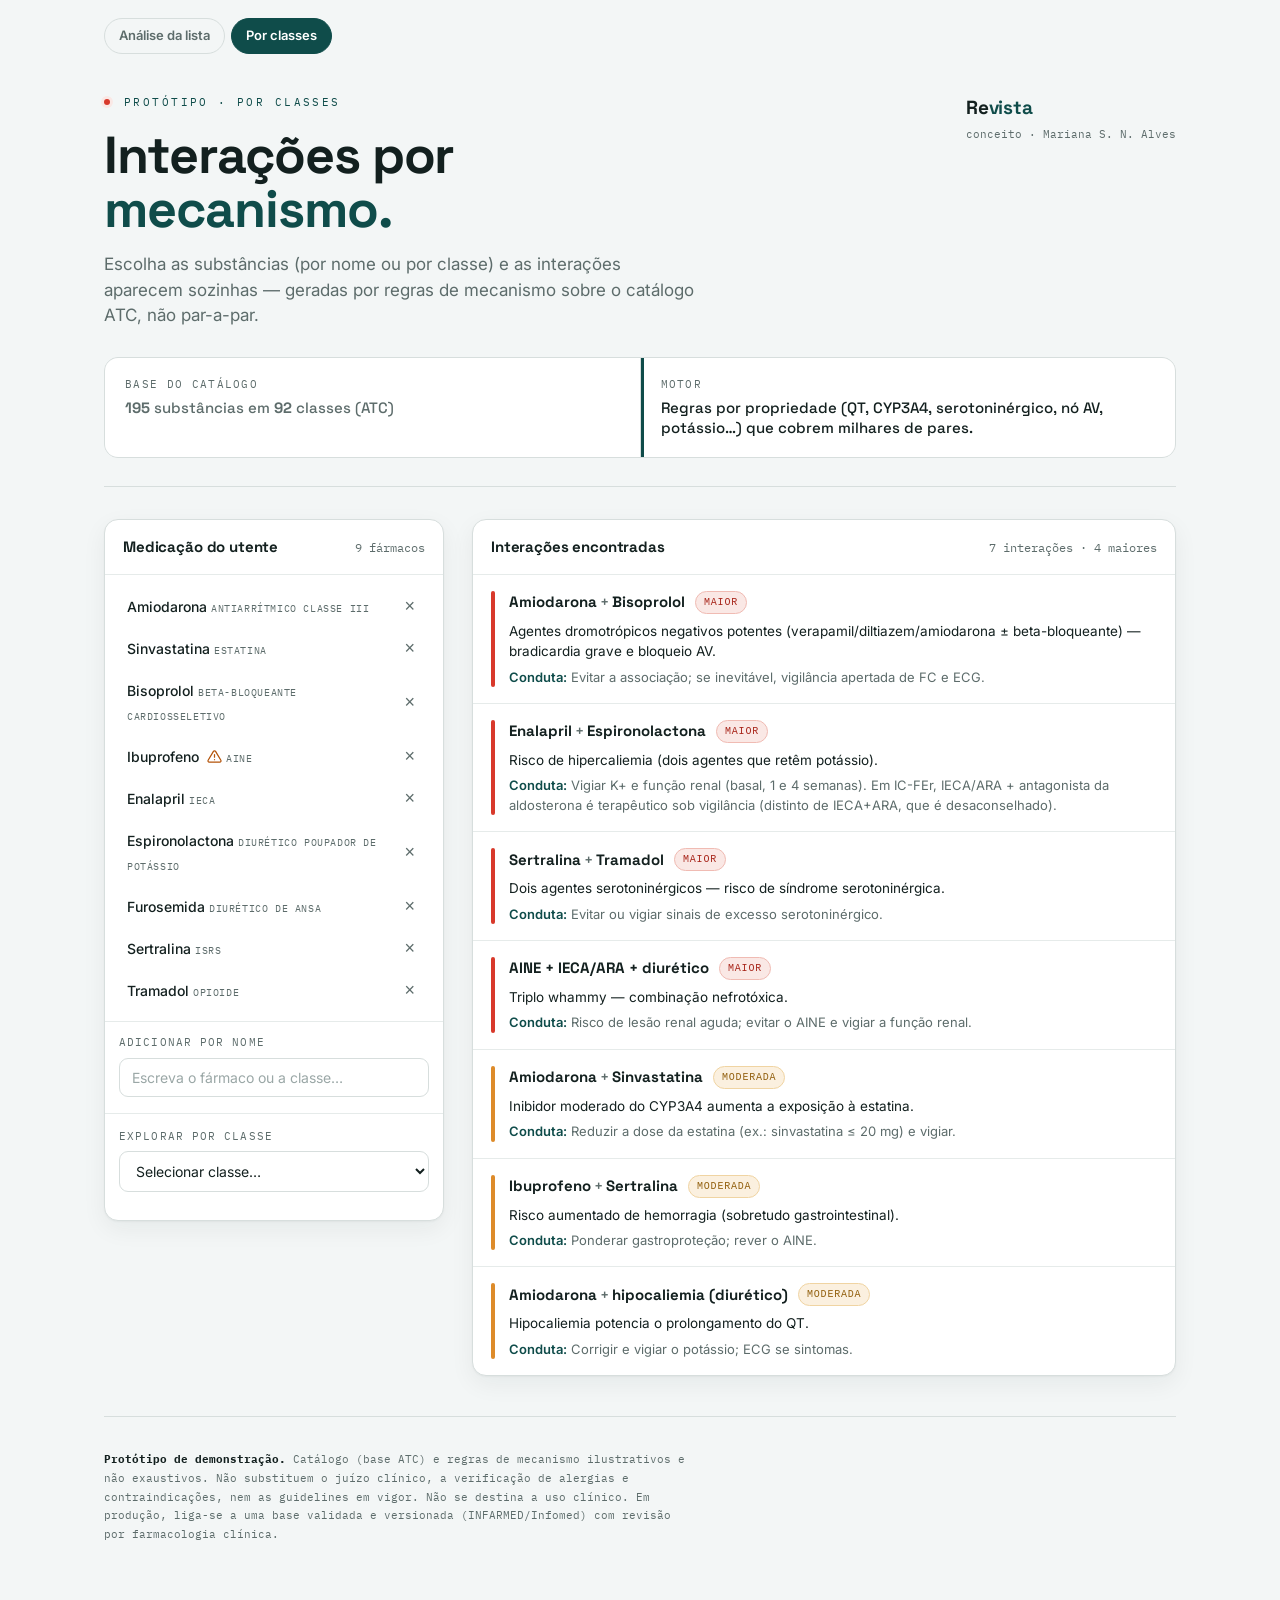
==== commit be27ea97: "Taxonomia de classes coerente: singular, fusões (opioide/antipsicótico/AINE), split IRSN" ====
--- a/classes.html
+++ b/classes.html
@@ -121,8 +121,48 @@
 const isAcuto = s => ACUTO_PREFIX.some(p => (s.atcCls||"").startsWith(p));
 const WARN_SVG = `<span class="warn" title="Fármaco tipicamente de uso agudo/pontual — não habitual como medicação crónica. Rever indicação e duração." aria-label="Rever: uso tipicamente agudo"><svg viewBox="0 0 24 24" fill="none" stroke="currentColor" stroke-width="2" stroke-linecap="round" stroke-linejoin="round"><path d="M10.29 3.86 1.82 18a2 2 0 0 0 1.71 3h16.94a2 2 0 0 0 1.71-3L13.71 3.86a2 2 0 0 0-3.42 0z"/><line x1="12" y1="9" x2="12" y2="13"/><line x1="12" y1="17" x2="12.01" y2="17"/></svg></span>`;
 
-/* nome curto da classe para a lista (tira o qualificador entre parêntesis) */
-const shortCls = c => (c||"").replace(/\s*\(.*?\)\s*/g, "").trim();
+/* ===== etiquetas de classe para leitura rápida (singular, fundidas) ===== */
+/* nome do grupo ATC (override do que vem do catálogo) */
+const GRUPO_LBL = { A: "Tubo gastrointestinal e metabolismo" };
+const grupoNome = g => GRUPO_LBL[g] || GRUPOS[g];
+
+/* etiqueta por código de classe ATC */
+const CLS_LABEL = {
+  A02BA:"Antagonista H2", A02BC:"IBP", A03FA:"Procinético", A06AD:"Laxante osmótico",
+  A07EC:"Aminossalicilato", A10A:"Insulina", A10BA:"Biguanida", A10BB:"Sulfonilureia",
+  A10BH:"Gliptina", A10BJ:"Agonista GLP-1", A10BK:"Gliflozina", A11CC:"Vitamina D",
+  B01AA:"Antagonista da vitamina K", B01AB:"Heparina BPM", B01AC:"Antiagregante",
+  B01AE:"Inibidor direto da trombina", B01AF:"Inibidor do fator Xa", B03A:"Ferro",
+  B03B:"Vitamina B12/ácido fólico",
+  C01AA:"Digitálico", C01BC:"Antiarrítmico classe Ic", C01BD:"Antiarrítmico classe III",
+  C01DA:"Nitrato", C03AA:"Tiazida", C03CA:"Diurético de ansa",
+  C03DA:"Diurético poupador de potássio", C07AA:"Beta-bloqueante não seletivo",
+  C07AB:"Beta-bloqueante cardiosseletivo", C07AG:"Beta-bloqueante com bloqueio alfa",
+  C08CA:"BCC di-hidropiridínico", C08DA:"BCC não di-hidropiridínico", C09AA:"IECA",
+  C09CA:"ARA", C10AA:"Estatina", C10AB:"Fibrato", C10AX:"Outro modificador lipídico",
+  G04BE:"Inibidor da PDE5", G04CA:"Alfa-bloqueante", G04CB:"Inibidor da 5-alfa-redutase",
+  H02AB:"Corticosteroide sistémico", H03AA:"Hormona tiroideia", H03BB:"Antitiroideu",
+  J01AA:"Tetraciclina", J01CA:"Penicilina de largo espectro", J01CF:"Penicilina antiestafilocócica",
+  J01CR:"Penicilina + inibidor β-lactamase", J01DC:"Cefalosporina 2.ª geração",
+  J01DD:"Cefalosporina 3.ª geração", J01EE:"Cotrimoxazol", J01FA:"Macrólido",
+  J01FF:"Lincosamida", J01MA:"Fluoroquinolona", J01XE:"Nitrofurantoína",
+  J02AC:"Antifúngico azólico", J05AB:"Antiviral (herpes)",
+  L01BA:"Metotrexato", L04AX:"Tiopurina",
+  M01AB:"AINE", M01AC:"AINE", M01AE:"AINE", M01AH:"AINE iCOX-2",
+  M04AA:"Inibidor da xantina-oxidase", M04AC:"Colchicina", M05BA:"Bifosfonato",
+  N02AA:"Opioide", N02AB:"Opioide", N02AX:"Opioide", N02BE:"Paracetamol", N02CC:"Triptano",
+  N03AF:"Carbamazepina", N03AG:"Valproato", N03AX:"Outro antiepilético", N04BA:"Levodopa",
+  N05AD:"Antipsicótico", N05AH:"Antipsicótico", N05AX:"Antipsicótico", N05AN:"Lítio",
+  N05BA:"Benzodiazepina", N05BB:"Anti-histamínico sedativo", N05CF:"Hipnótico Z",
+  N06AA:"Tricíclico", N06AB:"ISRS", N06AX:"Outro antidepressivo", N06DA:"Anticolinesterásico",
+  P01AB:"Metronidazol",
+  R03AC:"Broncodilatador β2", R03BA:"Corticosteroide inalado", R03BB:"Anticolinérgico inalado",
+  R03DC:"Antileucotrieno", R06AA:"Anti-histamínico 1.ª geração",
+  R06AE:"Anti-histamínico 2.ª geração", R06AX:"Anti-histamínico 2.ª geração",
+};
+/* override por substância (ATC5) — separar IRSN do saco "outros antidepressivos" */
+const SUB_LABEL = { N06AX16:"IRSN", N06AX21:"IRSN" };  // venlafaxina, duloxetina
+const dispClass = s => SUB_LABEL[s.a] || CLS_LABEL[s.atcCls] || (s.cls||"").replace(/\s*\(.*?\)\s*/g,"").trim();
 
 const inList = a => patient.some(s => s.a === a);
 function addByAtc(a){ const s=INDEX.find(x=>x.a===a); if(s && !inList(a)){ patient.push(s); render(); } }
@@ -135,7 +175,7 @@
   patient.forEach(s => {
     const row = document.createElement("div"); row.className = "med";
     row.innerHTML = `<span class="body"><span class="name">${s.d}${isAcuto(s)?WARN_SVG:""}</span>
-      <span class="clsline">${shortCls(s.cls)}</span></span>
+      <span class="clsline">${dispClass(s)}</span></span>
       <button class="rm" title="Remover" data-a="${s.a}">×</button>`;
     ml.appendChild(row);
   });
@@ -198,25 +238,30 @@
   else if(e.key==="Escape"){acList.classList.remove("show");}
 });
 
-/* ===== explorar por classe ===== */
+/* ===== explorar por classe (agrupado pela etiqueta de leitura) ===== */
 const clsSel = $("#clsSel");
+/* etiqueta -> { g: grupo, subs: [substâncias] } */
+const DISPLAY_CLASSES = {};
+INDEX.forEach(s => {
+  const lbl = dispClass(s);
+  (DISPLAY_CLASSES[lbl] = DISPLAY_CLASSES[lbl] || { g:s.grupo, subs:[] }).subs.push(s);
+});
 (function fillClasses(){
   const byGroup = {};
-  CATALOG.forEach(c => (byGroup[c.g] = byGroup[c.g]||[]).push(c));
+  Object.keys(DISPLAY_CLASSES).forEach(lbl => (byGroup[DISPLAY_CLASSES[lbl].g] = byGroup[DISPLAY_CLASSES[lbl].g]||[]).push(lbl));
   let html = `<option value="">Selecionar classe…</option>`;
   Object.keys(byGroup).sort().forEach(g => {
-    html += `<optgroup label="${g} — ${GRUPOS[g]}">`;
-    byGroup[g].forEach(c => html += `<option value="${c.c}">${c.n}</option>`);
+    html += `<optgroup label="${g} — ${grupoNome(g)}">`;
+    byGroup[g].sort((a,b)=>a.localeCompare(b,"pt")).forEach(lbl => html += `<option value="${lbl}">${lbl}</option>`);
     html += `</optgroup>`;
   });
   clsSel.innerHTML = html;
 })();
 clsSel.addEventListener("change", renderClassMembers);
 function renderClassMembers(){
-  const box = $("#clsMembers"); const code = clsSel.value;
-  if(!code){ box.innerHTML=""; return; }
-  const c = CATALOG.find(x => x.c === code);
-  box.innerHTML = c.s.map(s => {
+  const box = $("#clsMembers"); const lbl = clsSel.value;
+  if(!lbl || !DISPLAY_CLASSES[lbl]){ box.innerHTML=""; return; }
+  box.innerHTML = DISPLAY_CLASSES[lbl].subs.slice().sort((a,b)=>a.d.localeCompare(b.d,"pt")).map(s => {
     const on = inList(s.a);
     return `<div class="clsmember"><span class="t">${s.d}</span>
       <button class="add" data-a="${s.a}" ${on?"disabled":""}>${on?"na lista":"+ adicionar"}</button></div>`;
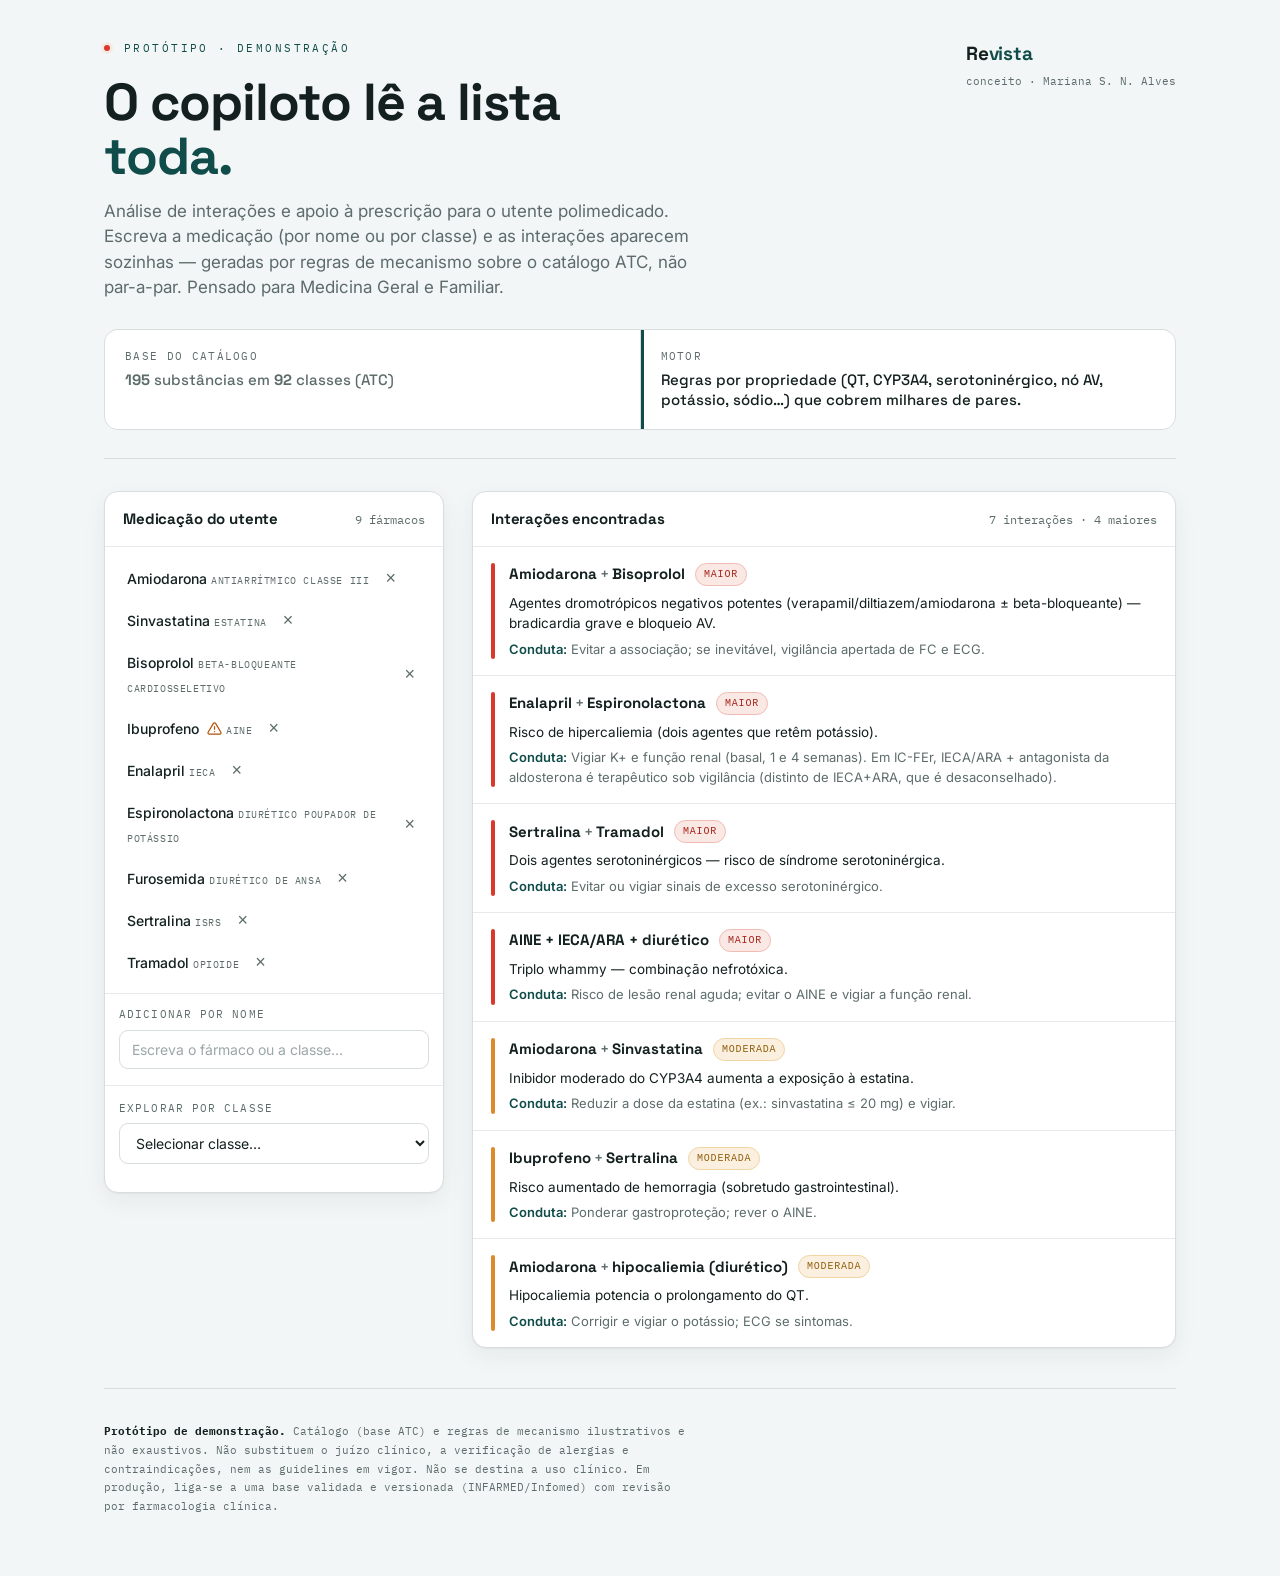
==== commit f1759fe0: "Unificar numa pagina unica sobre o motor revisto; classes.html reencaminha" ====
--- a/classes.html
+++ b/classes.html
@@ -2,278 +2,12 @@
 <html lang="pt">
 <head>
 <meta charset="UTF-8">
-<meta name="viewport" content="width=device-width, initial-scale=1.0">
-<title>Revista — interações por classe</title>
-<meta name="description" content="Motor de interações por mecanismo, sobre o catálogo de substâncias por classe (ATC). Protótipo para Medicina Geral e Familiar.">
-<link rel="preconnect" href="https://fonts.googleapis.com">
-<link rel="preconnect" href="https://fonts.gstatic.com" crossorigin>
-<link href="https://fonts.googleapis.com/css2?family=Space+Grotesk:wght@400;500;700&family=Inter:wght@400;500;600&family=IBM+Plex+Mono:wght@400;500&display=swap" rel="stylesheet">
-<link rel="stylesheet" href="css/styles.css">
-<style>
-  /* específico desta página */
-  .chips{display:flex;gap:5px;flex-wrap:wrap;margin-top:5px}
-  .chip{font-family:"IBM Plex Mono",monospace;font-size:10px;color:var(--petrol);
-    background:var(--petrol-soft);border-radius:5px;padding:2px 6px}
-  .med .body{flex:1;min-width:0}
-  .clsline{font-family:"IBM Plex Mono",monospace;font-size:10px;color:var(--muted);text-transform:uppercase;letter-spacing:.06em}
-  .browserow{padding:14px 14px 16px;border-top:1px solid var(--line-soft)}
-  .browserow label{font-family:"IBM Plex Mono",monospace;font-size:11px;letter-spacing:.1em;text-transform:uppercase;color:var(--muted);display:block;margin-bottom:7px}
-  .clsmembers{margin-top:12px;display:flex;flex-direction:column;gap:6px;max-height:280px;overflow-y:auto}
-  .clsmember{display:flex;align-items:center;gap:10px;padding:7px 9px;border:1px solid var(--line-soft);border-radius:9px}
-  .clsmember .t{flex:1;font-size:14px;font-weight:500}
-  .clsmember .add{border:0;background:var(--petrol-soft);color:var(--petrol);font-weight:600;
-    border-radius:7px;padding:5px 11px;cursor:pointer;font-family:"Inter",sans-serif;font-size:13px}
-  .clsmember .add:hover{background:var(--petrol);color:#fff}
-  .clsmember .add[disabled]{opacity:.45;cursor:default;background:var(--paper)}
-  .mechtag{font-family:"IBM Plex Mono",monospace;font-size:10px;color:var(--muted)}
-  .warn{display:inline-flex;vertical-align:middle;margin-left:8px;cursor:help;color:#B45309}
-  .warn svg{width:15px;height:15px;display:block}
-  .med .name{display:inline-flex;align-items:center}
-  .topnav{display:flex;gap:6px;padding:18px 0 0}
-  .topnav a{font-family:"Inter",sans-serif;font-size:13px;font-weight:600;text-decoration:none;color:var(--muted);padding:7px 14px;border-radius:20px;border:1px solid var(--line)}
-  .topnav a.active{color:#fff;background:var(--petrol);border-color:var(--petrol)}
-  .topnav a:hover:not(.active){background:var(--paper)}
-</style>
+<meta http-equiv="refresh" content="0; url=index.html">
+<link rel="canonical" href="index.html">
+<title>Revista</title>
+<script>window.location.replace("index.html");</script>
 </head>
 <body>
-<div class="wrap">
-
-  <nav class="topnav">
-    <a href="index.html">Análise da lista</a>
-    <a href="classes.html" class="active">Por classes</a>
-  </nav>
-
-  <header>
-    <div class="brandrow">
-      <div>
-        <div class="eyebrow"><span class="dot"></span> Protótipo · por classes</div>
-        <h1>Interações por <span class="accent">mecanismo.</span></h1>
-        <p class="lede">Escolha as substâncias (por nome ou por classe) e as interações aparecem sozinhas — geradas por regras de mecanismo sobre o catálogo ATC, não par-a-par.</p>
-      </div>
-      <div>
-        <div class="wordmark">Re<span>vista</span></div>
-        <div class="byline">conceito · Mariana S. N. Alves</div>
-      </div>
-    </div>
-    <div class="strip">
-      <div class="them">
-        <div class="k">Base do catálogo</div>
-        <div class="v"><b id="nSubs">…</b> substâncias em <b id="nCls">…</b> classes (ATC)</div>
-      </div>
-      <div class="us">
-        <div class="k">Motor</div>
-        <div class="v">Regras por propriedade (QT, CYP3A4, serotoninérgico, nó AV, potássio…) que cobrem milhares de pares.</div>
-      </div>
-    </div>
-  </header>
-
-  <div class="grid">
-
-    <!-- LEFT -->
-    <div class="panel">
-      <div class="panel-h"><h2>Medicação do utente</h2><span class="count" id="medCount">0</span></div>
-      <div class="meds" id="medList"></div>
-      <div class="addrow">
-        <label for="acInput">Adicionar por nome</label>
-        <input class="ac-input" id="acInput" type="text" autocomplete="off" placeholder="Escreva o fármaco ou a classe…" aria-expanded="false" role="combobox" aria-controls="acList">
-        <div class="ac-list" id="acList" role="listbox"></div>
-      </div>
-      <div class="browserow">
-        <label for="clsSel">Explorar por classe</label>
-        <select class="qsel" id="clsSel" style="width:100%"></select>
-        <div class="clsmembers" id="clsMembers"></div>
-      </div>
-    </div>
-
-    <!-- RIGHT -->
-    <div class="rightcol">
-      <div class="panel">
-        <div class="panel-h"><h2>Interações encontradas</h2><span class="count" id="findCount">·</span></div>
-        <div class="findings" id="findings"></div>
-      </div>
-    </div>
-
-  </div>
-
-  <footer>
-    <p class="disc"><b>Protótipo de demonstração.</b> Catálogo (base ATC) e regras de mecanismo ilustrativos e não exaustivos. Não substituem o juízo clínico, a verificação de alergias e contraindicações, nem as guidelines em vigor. Não se destina a uso clínico. Em produção, liga-se a uma base validada e versionada (INFARMED/Infomed) com revisão por farmacologia clínica.</p>
-  </footer>
-
-</div>
-
-<script src="js/catalog.js"></script>
-<script src="js/engine.js"></script>
-<script>
-/* ===== índice de substâncias ===== */
-const $ = s => document.querySelector(s);
-const INDEX = [];               // {a, d, p, cls, grupo}
-CATALOG.forEach(c => c.s.forEach(s => INDEX.push({a:s.a, d:s.d, p:s.p, cls:c.n, grupo:c.g, grupoNome:c.gn, atcCls:c.c})));
-$("#nSubs").textContent = INDEX.length;
-$("#nCls").textContent = CATALOG.length;
-
-let patient = ["Amiodarona","Sinvastatina","Bisoprolol","Ibuprofeno","Enalapril","Espironolactona","Furosemida","Sertralina","Tramadol"]
-  .map(n => INDEX.find(x => x.d === n)).filter(Boolean);
-
-/* fármacos tipicamente de uso agudo/pontual — não habituais como medicação crónica.
-   Sinalizados para revisão (indicação/duração; AINE = potencialmente inapropriado
-   no idoso/polimedicado, critérios STOPP). Prefixos de classe ATC. */
-const ACUTO_PREFIX = ["M01A", "J01", "J02", "N02CC", "P01AB", "M04AC"];
-const isAcuto = s => ACUTO_PREFIX.some(p => (s.atcCls||"").startsWith(p));
-const WARN_SVG = `<span class="warn" title="Fármaco tipicamente de uso agudo/pontual — não habitual como medicação crónica. Rever indicação e duração." aria-label="Rever: uso tipicamente agudo"><svg viewBox="0 0 24 24" fill="none" stroke="currentColor" stroke-width="2" stroke-linecap="round" stroke-linejoin="round"><path d="M10.29 3.86 1.82 18a2 2 0 0 0 1.71 3h16.94a2 2 0 0 0 1.71-3L13.71 3.86a2 2 0 0 0-3.42 0z"/><line x1="12" y1="9" x2="12" y2="13"/><line x1="12" y1="17" x2="12.01" y2="17"/></svg></span>`;
-
-/* ===== etiquetas de classe para leitura rápida (singular, fundidas) ===== */
-/* nome do grupo ATC (override do que vem do catálogo) */
-const GRUPO_LBL = { A: "Tubo gastrointestinal e metabolismo" };
-const grupoNome = g => GRUPO_LBL[g] || GRUPOS[g];
-
-/* etiqueta por código de classe ATC */
-const CLS_LABEL = {
-  A02BA:"Antagonista H2", A02BC:"IBP", A03FA:"Procinético", A06AD:"Laxante osmótico",
-  A07EC:"Aminossalicilato", A10A:"Insulina", A10BA:"Biguanida", A10BB:"Sulfonilureia",
-  A10BH:"Gliptina", A10BJ:"Agonista GLP-1", A10BK:"Gliflozina", A11CC:"Vitamina D",
-  B01AA:"Antagonista da vitamina K", B01AB:"Heparina BPM", B01AC:"Antiagregante",
-  B01AE:"Inibidor direto da trombina", B01AF:"Inibidor do fator Xa", B03A:"Ferro",
-  B03B:"Vitamina B12/ácido fólico",
-  C01AA:"Digitálico", C01BC:"Antiarrítmico classe Ic", C01BD:"Antiarrítmico classe III",
-  C01DA:"Nitrato", C03AA:"Tiazida", C03CA:"Diurético de ansa",
-  C03DA:"Diurético poupador de potássio", C07AA:"Beta-bloqueante não seletivo",
-  C07AB:"Beta-bloqueante cardiosseletivo", C07AG:"Beta-bloqueante com bloqueio alfa",
-  C08CA:"BCC di-hidropiridínico", C08DA:"BCC não di-hidropiridínico", C09AA:"IECA",
-  C09CA:"ARA", C10AA:"Estatina", C10AB:"Fibrato", C10AX:"Outro modificador lipídico",
-  G04BE:"Inibidor da PDE5", G04CA:"Alfa-bloqueante", G04CB:"Inibidor da 5-alfa-redutase",
-  H02AB:"Corticosteroide sistémico", H03AA:"Hormona tiroideia", H03BB:"Antitiroideu",
-  J01AA:"Tetraciclina", J01CA:"Penicilina de largo espectro", J01CF:"Penicilina antiestafilocócica",
-  J01CR:"Penicilina + inibidor β-lactamase", J01DC:"Cefalosporina 2.ª geração",
-  J01DD:"Cefalosporina 3.ª geração", J01EE:"Cotrimoxazol", J01FA:"Macrólido",
-  J01FF:"Lincosamida", J01MA:"Fluoroquinolona", J01XE:"Nitrofurantoína",
-  J02AC:"Antifúngico azólico", J05AB:"Antiviral (herpes)",
-  L01BA:"Metotrexato", L04AX:"Tiopurina",
-  M01AB:"AINE", M01AC:"AINE", M01AE:"AINE", M01AH:"AINE iCOX-2",
-  M04AA:"Inibidor da xantina-oxidase", M04AC:"Colchicina", M05BA:"Bifosfonato",
-  N02AA:"Opioide", N02AB:"Opioide", N02AX:"Opioide", N02BE:"Paracetamol", N02CC:"Triptano",
-  N03AF:"Carbamazepina", N03AG:"Valproato", N03AX:"Outro antiepilético", N04BA:"Levodopa",
-  N05AD:"Antipsicótico", N05AH:"Antipsicótico", N05AX:"Antipsicótico", N05AN:"Lítio",
-  N05BA:"Benzodiazepina", N05BB:"Anti-histamínico sedativo", N05CF:"Hipnótico Z",
-  N06AA:"Tricíclico", N06AB:"ISRS", N06AX:"Outro antidepressivo", N06DA:"Anticolinesterásico",
-  P01AB:"Metronidazol",
-  R03AC:"Broncodilatador β2", R03BA:"Corticosteroide inalado", R03BB:"Anticolinérgico inalado",
-  R03DC:"Antileucotrieno", R06AA:"Anti-histamínico 1.ª geração",
-  R06AE:"Anti-histamínico 2.ª geração", R06AX:"Anti-histamínico 2.ª geração",
-};
-/* override por substância (ATC5) — separar IRSN do saco "outros antidepressivos" */
-const SUB_LABEL = { N06AX16:"IRSN", N06AX21:"IRSN" };  // venlafaxina, duloxetina
-const dispClass = s => SUB_LABEL[s.a] || CLS_LABEL[s.atcCls] || (s.cls||"").replace(/\s*\(.*?\)\s*/g,"").trim();
-
-const inList = a => patient.some(s => s.a === a);
-function addByAtc(a){ const s=INDEX.find(x=>x.a===a); if(s && !inList(a)){ patient.push(s); render(); } }
-function removeByAtc(a){ patient = patient.filter(s => s.a !== a); render(); }
-
-/* ===== render ===== */
-function render(){
-  // lista
-  const ml = $("#medList"); ml.innerHTML = "";
-  patient.forEach(s => {
-    const row = document.createElement("div"); row.className = "med";
-    row.innerHTML = `<span class="body"><span class="name">${s.d}${isAcuto(s)?WARN_SVG:""}</span>
-      <span class="clsline">${dispClass(s)}</span></span>
-      <button class="rm" title="Remover" data-a="${s.a}">×</button>`;
-    ml.appendChild(row);
-  });
-  $("#medCount").textContent = patient.length + (patient.length===1?" fármaco":" fármacos");
-
-  // interações
-  const findings = analyze(patient.map(s => ({d:s.d, p:s.p})));
-  const fbox = $("#findings");
-  if(patient.length < 2) fbox.innerHTML = `<div class="empty">Adicione pelo menos dois fármacos.</div>`;
-  else if(findings.length === 0) fbox.innerHTML = `<div class="empty">Nenhuma interação conhecida nesta lista.</div>`;
-  else {
-    fbox.innerHTML = "";
-    findings.forEach(f => {
-      const label = {major:"Maior",moderate:"Moderada",minor:"Menor"}[f.sev];
-      const card = document.createElement("div"); card.className = "fcard";
-      const pairHtml = f.b ? `${f.a}<em>+</em>${f.b}` : `${f.a}`;
-      card.innerHTML = `<div class="sevbar ${f.sev}"></div><div class="fbody">
-        <div class="ftop"><span class="pair">${pairHtml}</span><span class="sevtag ${f.sev}">${label}</span></div>
-        <p class="mech">${f.mech}</p><p class="action"><b>Conduta:</b> ${f.act}</p></div>`;
-      fbox.appendChild(card);
-    });
-  }
-  const maj = findings.filter(f=>f.sev==="major").length;
-  $("#findCount").textContent = findings.length===0 ? "0"
-    : `${findings.length} ${findings.length===1?"interação":"interações"}${maj?` · ${maj} maior${maj>1?"es":""}`:""}`;
-
-  renderClassMembers();
-  bind();
-}
-
-/* ===== autocomplete por nome/classe ===== */
-const acInput=$("#acInput"), acList=$("#acList");
-let acMatches=[], acActive=-1;
-function acQuery(){
-  const q = acInput.value.trim().toLowerCase();
-  acMatches = INDEX.filter(x => !inList(x.a))
-    .filter(x => q==="" ? false : (x.d.toLowerCase().includes(q) || x.cls.toLowerCase().includes(q)))
-    .sort((a,b)=>a.d.localeCompare(b.d,"pt")).slice(0,10);
-  acActive=-1; drawAc(q);
-}
-function drawAc(q){
-  if(document.activeElement!==acInput || acMatches.length===0){ acList.classList.remove("show"); return; }
-  acList.innerHTML = acMatches.map((x,i)=>{
-    let nm=x.d; const idx=nm.toLowerCase().indexOf(q);
-    if(q && idx>=0) nm = nm.slice(0,idx)+"<b>"+nm.slice(idx,idx+q.length)+"</b>"+nm.slice(idx+q.length);
-    return `<div class="ac-item${i===acActive?" active":""}" role="option" data-a="${x.a}">
-      <span class="t">${nm}<small>${x.cls}</small></span></div>`;
-  }).join("");
-  acList.classList.add("show"); acInput.setAttribute("aria-expanded","true");
-  acList.querySelectorAll(".ac-item").forEach(el=>el.onmousedown=e=>{e.preventDefault();addByAtc(el.dataset.a);acInput.value="";acMatches=[];acList.classList.remove("show");acInput.focus();});
-}
-acInput.addEventListener("input", acQuery);
-acInput.addEventListener("focus", acQuery);
-acInput.addEventListener("blur", ()=>setTimeout(()=>acList.classList.remove("show"),120));
-acInput.addEventListener("keydown", e=>{
-  if(!acList.classList.contains("show")) return;
-  if(e.key==="ArrowDown"){e.preventDefault();acActive=Math.min(acActive+1,acMatches.length-1);drawAc(acInput.value.trim().toLowerCase());}
-  else if(e.key==="ArrowUp"){e.preventDefault();acActive=Math.max(acActive-1,0);drawAc(acInput.value.trim().toLowerCase());}
-  else if(e.key==="Enter"){e.preventDefault();if(acActive>=0){addByAtc(acMatches[acActive].a);acInput.value="";acMatches=[];acList.classList.remove("show");}}
-  else if(e.key==="Escape"){acList.classList.remove("show");}
-});
-
-/* ===== explorar por classe (agrupado pela etiqueta de leitura) ===== */
-const clsSel = $("#clsSel");
-/* etiqueta -> { g: grupo, subs: [substâncias] } */
-const DISPLAY_CLASSES = {};
-INDEX.forEach(s => {
-  const lbl = dispClass(s);
-  (DISPLAY_CLASSES[lbl] = DISPLAY_CLASSES[lbl] || { g:s.grupo, subs:[] }).subs.push(s);
-});
-(function fillClasses(){
-  const byGroup = {};
-  Object.keys(DISPLAY_CLASSES).forEach(lbl => (byGroup[DISPLAY_CLASSES[lbl].g] = byGroup[DISPLAY_CLASSES[lbl].g]||[]).push(lbl));
-  let html = `<option value="">Selecionar classe…</option>`;
-  Object.keys(byGroup).sort().forEach(g => {
-    html += `<optgroup label="${g} — ${grupoNome(g)}">`;
-    byGroup[g].sort((a,b)=>a.localeCompare(b,"pt")).forEach(lbl => html += `<option value="${lbl}">${lbl}</option>`);
-    html += `</optgroup>`;
-  });
-  clsSel.innerHTML = html;
-})();
-clsSel.addEventListener("change", renderClassMembers);
-function renderClassMembers(){
-  const box = $("#clsMembers"); const lbl = clsSel.value;
-  if(!lbl || !DISPLAY_CLASSES[lbl]){ box.innerHTML=""; return; }
-  box.innerHTML = DISPLAY_CLASSES[lbl].subs.slice().sort((a,b)=>a.d.localeCompare(b.d,"pt")).map(s => {
-    const on = inList(s.a);
-    return `<div class="clsmember"><span class="t">${s.d}</span>
-      <button class="add" data-a="${s.a}" ${on?"disabled":""}>${on?"na lista":"+ adicionar"}</button></div>`;
-  }).join("");
-  box.querySelectorAll(".add").forEach(b => { if(!b.disabled) b.onclick = ()=>addByAtc(b.dataset.a); });
-}
-
-function bind(){
-  document.querySelectorAll(".rm").forEach(b => b.onclick = ()=>removeByAtc(b.dataset.a));
-}
-
-render();
-</script>
+<p>A ferramenta foi unificada. Se não fores reencaminhado, <a href="index.html">clica aqui</a>.</p>
 </body>
 </html>
